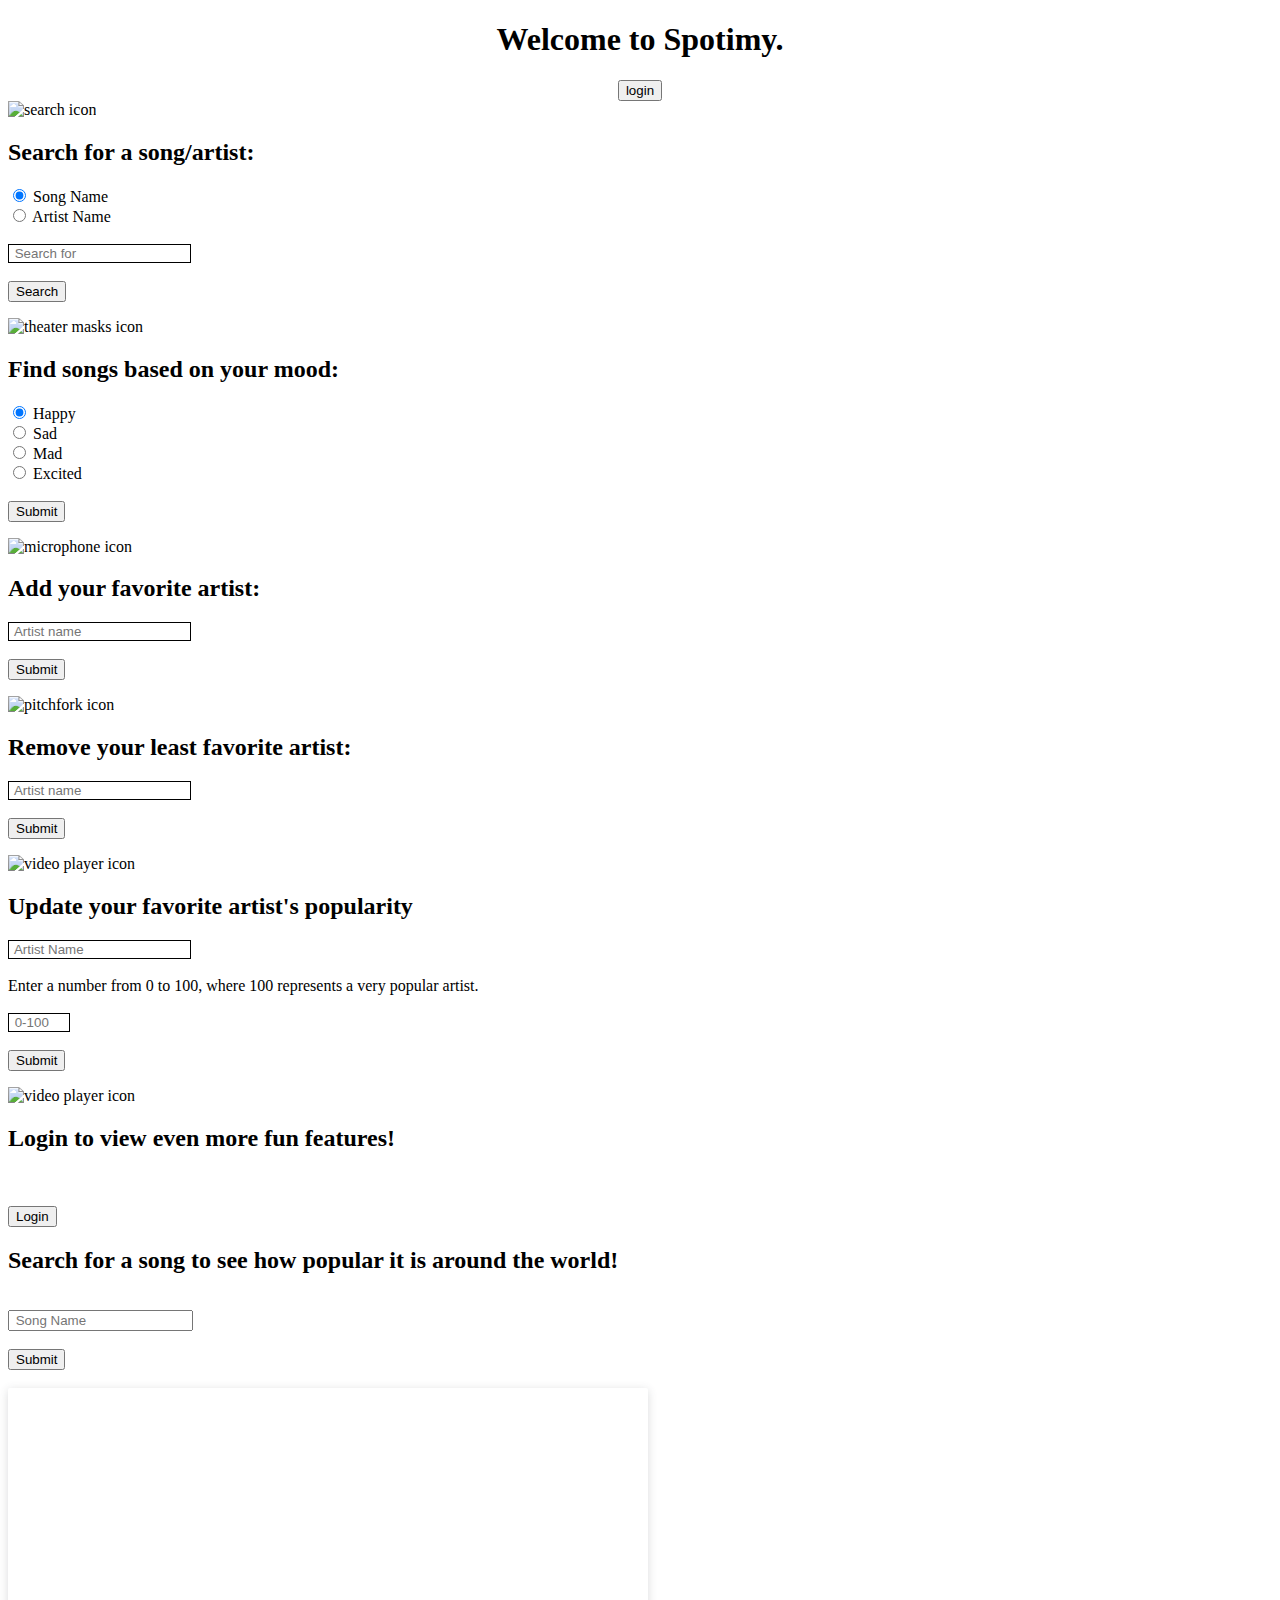
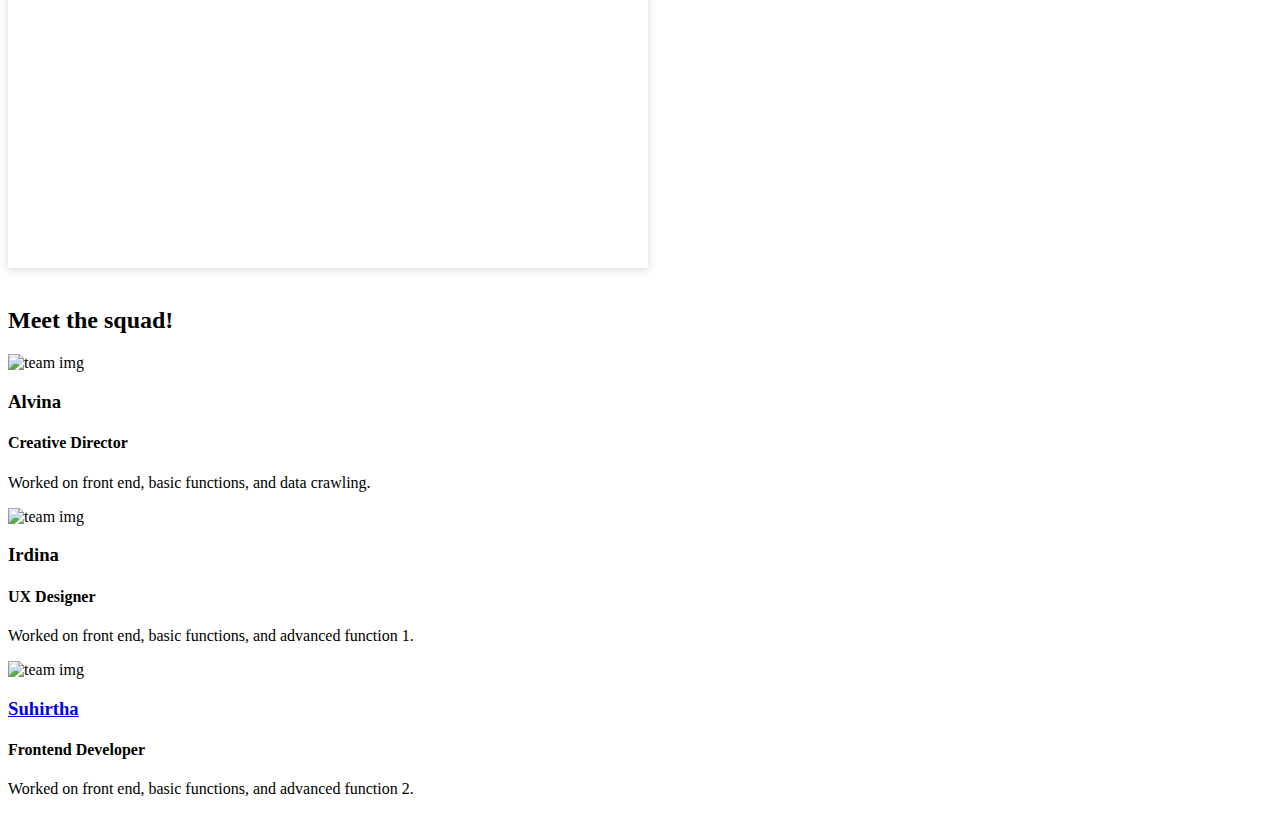
==== public/index.html @ 137fdc82 "Add files via upload" ====
<!DOCTYPE html>
<html lang="en">
<head>
	<title>Spotimy</title>
    <meta name="keywords" content="">
	<meta name="description" content="">
	<meta charset="utf-8">
	<meta http-equiv="X-UA-Compatible" content="IE=Edge">
	<meta name="viewport" content="width=device-width, initial-scale=1">
<!-- 
OneTel Template
http://www.templatemo.com/tm-468-onetel
-->
	<!-- stylesheet css -->
	<link rel="stylesheet" href="css/bootstrap.min.css">
	<link rel="stylesheet" href="https://cdn4.iconfinder.com/data/icons/contact-us-19/48/35-512.png">
	<link rel="stylesheet" href="css/nivo-lightbox.css">
	<link rel="stylesheet" href="https://cdn2.iconfinder.com/data/icons/rounded-white-basic-ui-set-3/139/List-RoundedWhite-2-512.png">
	<link rel="stylesheet" href="css/templatemo-style.css">
	<!-- google web font css -->
	<link href='http://fonts.googleapis.com/css?family=Montserrat:400,700' rel='stylesheet' type='text/css'>
	<link rel="icon" href="assets/images/logo1.png">

</head>
<body>
	
<!-- navigation -->

<!-- home section -->
<div id="home">
	<div class="container">
		<div class="row">
			<div class="col-md-5 col-sm-3"></div>
			<div class="col-md-7 col-sm-9" align = "center">
				<h1 class="welcome">Welcome to Spotimy.</h1>
				<form action="login.php" method="post">
                    <input class = "loginbutton" type="submit" name = "submit" value="login" />
                </form>
			</div>
		</div>
	</div>
</div>

<!-- divider section -->
<div class="divider">
	<div class="container">
		<div class="row">
			<div class="col-md-4 col-sm-6">
				<div class="divider-wrapper divider-one">
					<img class = "divicons" src = "assets/images/search2.svg" alt="search icon">
					<h2>Search for a song/artist:</h2>
					<form action="connect.php" method="get">
                        <p>
                            <input type="radio" name="attr" value="Song Name" checked/> Song Name<br/>
                            <input type="radio" name="attr" value="Artist Name" /> Artist Name<br/> <br/>
                            <input class = "tb1" type="text" style="border:.5px solid #000000;" name="q1" placeholder = " Search for" /><br/> <br/>
                			<input class = "submit" type="submit" name = "submit" value="Search" /><br/>
                        </p>
                    </form>
				</div>
			</div>
			<div class="col-md-4 col-sm-6">
				<div class="divider-wrapper divider-two">
				    <img class = "divicons" src = "assets/images/theater-masks.svg" alt="theater masks icon">
				    <h2>Find songs based on your mood:</h2>
					<form action="mood.php" method="get">
                        <p>
                            <input type="radio" name="attr1" value="Happy" checked/> Happy<br/>
                            <input type="radio" name="attr1" value="Sad"/> Sad <br/>
                            <input type="radio" name="attr1" value="Mad"/> Mad<br/>
                            <input type="radio" name="attr1" value="Excited"/> Excited<br/><br>
                            <input class = "submit" type="submit" value="Submit">
                        </p>
                    </form>
				</div>
		    </div>
		    <div class="col-md-4 col-sm-12">
				<div class="divider-wrapper divider-three">
				    <img class = "divicons" src = "assets/images/microphone.svg" alt="microphone icon">
                    <h2>Add your favorite artist:</h2>
                	<form action="insert.php" method="post">
                        <p>
                            <input class = "tb1" style="border:.5px solid #000000;" type="text" name="fav_artist1" placeholder = " Artist name"/><br/><br/>
                            <input class = "submit" type="submit" value="Submit" /> <br/>
                        </p>
                    </form>
				</div>
			</div>
		</div>
		<div class="row">
            <div class="col-md-4 col-sm-6">
                <div class="divider-wrapper divider-two">
                    <img class = "divicons" src = "assets/images/pitchfork.svg" alt="pitchfork icon">
                    <h2>Remove your least favorite artist:</h2>
                    <form action="delete.php" method="post">
                        <p>
                            <input class = "tb1" style="border:.5px solid #000000;" name="bad_artist1" type="text" placeholder = " Artist name"/> <br/> <br/>
                            <input class = "submit" type="submit" value="Submit"/> <br/>
                        </p>
                    </form>
                </div>
            </div>
            <div class="col-md-4 col-sm-6">
                <div class="divider-wrapper divider-three">
                    <img class = "divicons" src = "assets/images/video-player.svg" alt="video player icon">
                    <h2>Update your favorite artist's popularity</h2>
                    <form action="update.php" method="post">
                        <p>
                            <input class = "tb1" style="border:.5px solid #000000;" type="text" name="artist1" placeholder=" Artist Name" /> <br/> <br/>
                            Enter a number from 0 to 100, where 100 represents a very popular artist. <br/> <br/>
                            <input class = "num" type="number" name="artist_popularity" min="0" max="100" placeholder=" 0-100" style="border:.5px solid #000000;"> <br/> <br/>
                            <input class = "submit" type="submit" value="Submit"/> <br/>
                        </p>
                    </form>
                </div>
            </div>
            <div class="col-md-4 col-sm-12">
                <div class="divider-wrapper divider-one">
                    <img class = "divicons" src = "assets/images/lock.svg" alt="video player icon">
                    <h2>Login to view even more fun features!</h2> <br/>
                    <form action="login.php" method="post">
                        <p>
                            <input class = "submit" type="submit" value="Login"/> <br/>
                        </p>
                    </form>
                </div>
            </div>
    	</div>
	</div>
</div>

<!-- map section -->
<div class="map">
	<div class="container">
		<div class="row">
		    <div class="divider-wrapper divider-one" style="margin:0 auto;">
                    <h2>Search for a song to see how popular it is around the world!</h2>
                    <form style="display: inline-block;" action="chart.php" method="post">
                        <p>
                            <input class = "tb1" style="border:.5px solid #000000 display: inline-block;" type="text" name="track_name" placeholder=" Song Name" /> <br/> <br/>
                            
                            <input class = "submit" type="submit" value="Submit" style="display: inline-block;"/> <br/> <br/>
                            <iframe style="border: none;border-radius: 2px;box-shadow: 0 2px 10px 0 rgba(70, 76, 79, .2);" width="640" height="480" src="https://charts.mongodb.com/charts-project-0-qgljh/embed/charts?id=cf33d5c4-d95a-4427-ae99-c71e29409140&amp;tenant=617297a6-d450-4a4e-9fa8-d3ea6f1927c2"></iframe>
                        </p>
                    </form>
		    </div>
		</div>
	</div>    
</div>	

<!-- team section -->
<div id="team">
	<div class="container">
    
		<div class="row">
			<div class="col-md-offset-2 col-md-8 col-sm-12">
				<h2>Meet the squad!</h2>
			</div>
         </div>
         
         <div class="row mt30">
			<div class="col-md-4 col-sm-4 col-xs-9">
				<div class="team-wrapper">
					<img src="assets/images/crew_me.png" class="img-responsive" alt="team img">
					<h3>Alvina</h3>
					<h4>Creative Director</h4>
					<p>Worked on front end, basic functions, and data crawling.</p>
				</div>
			</div>
			<div class="col-md-4 col-sm-4 col-xs-9">
				<div class="team-wrapper">
					<img src="assets/images/crew_irdina.png" class="img-responsive" alt="team img">
					<h3>Irdina</h3>
					<h4>UX Designer</h4>
					<p>Worked on front end, basic functions, and advanced function 1.</p>
				</div>
			</div>
			<div class="col-md-4 col-sm-4 col-xs-9">
				<div class="team-wrapper">
					<img src="assets/images/crew_suhi.png" class="img-responsive" alt="team img">
					<h3><a href = test_chart.html>Suhirtha</a></h3>
					<h4>Frontend Developer</h4>
					<p>Worked on front end, basic functions, and advanced function 2.</p>
				</div>
			</div>
         </div>
         
         
	</div>
</div>		

</body>
</html>
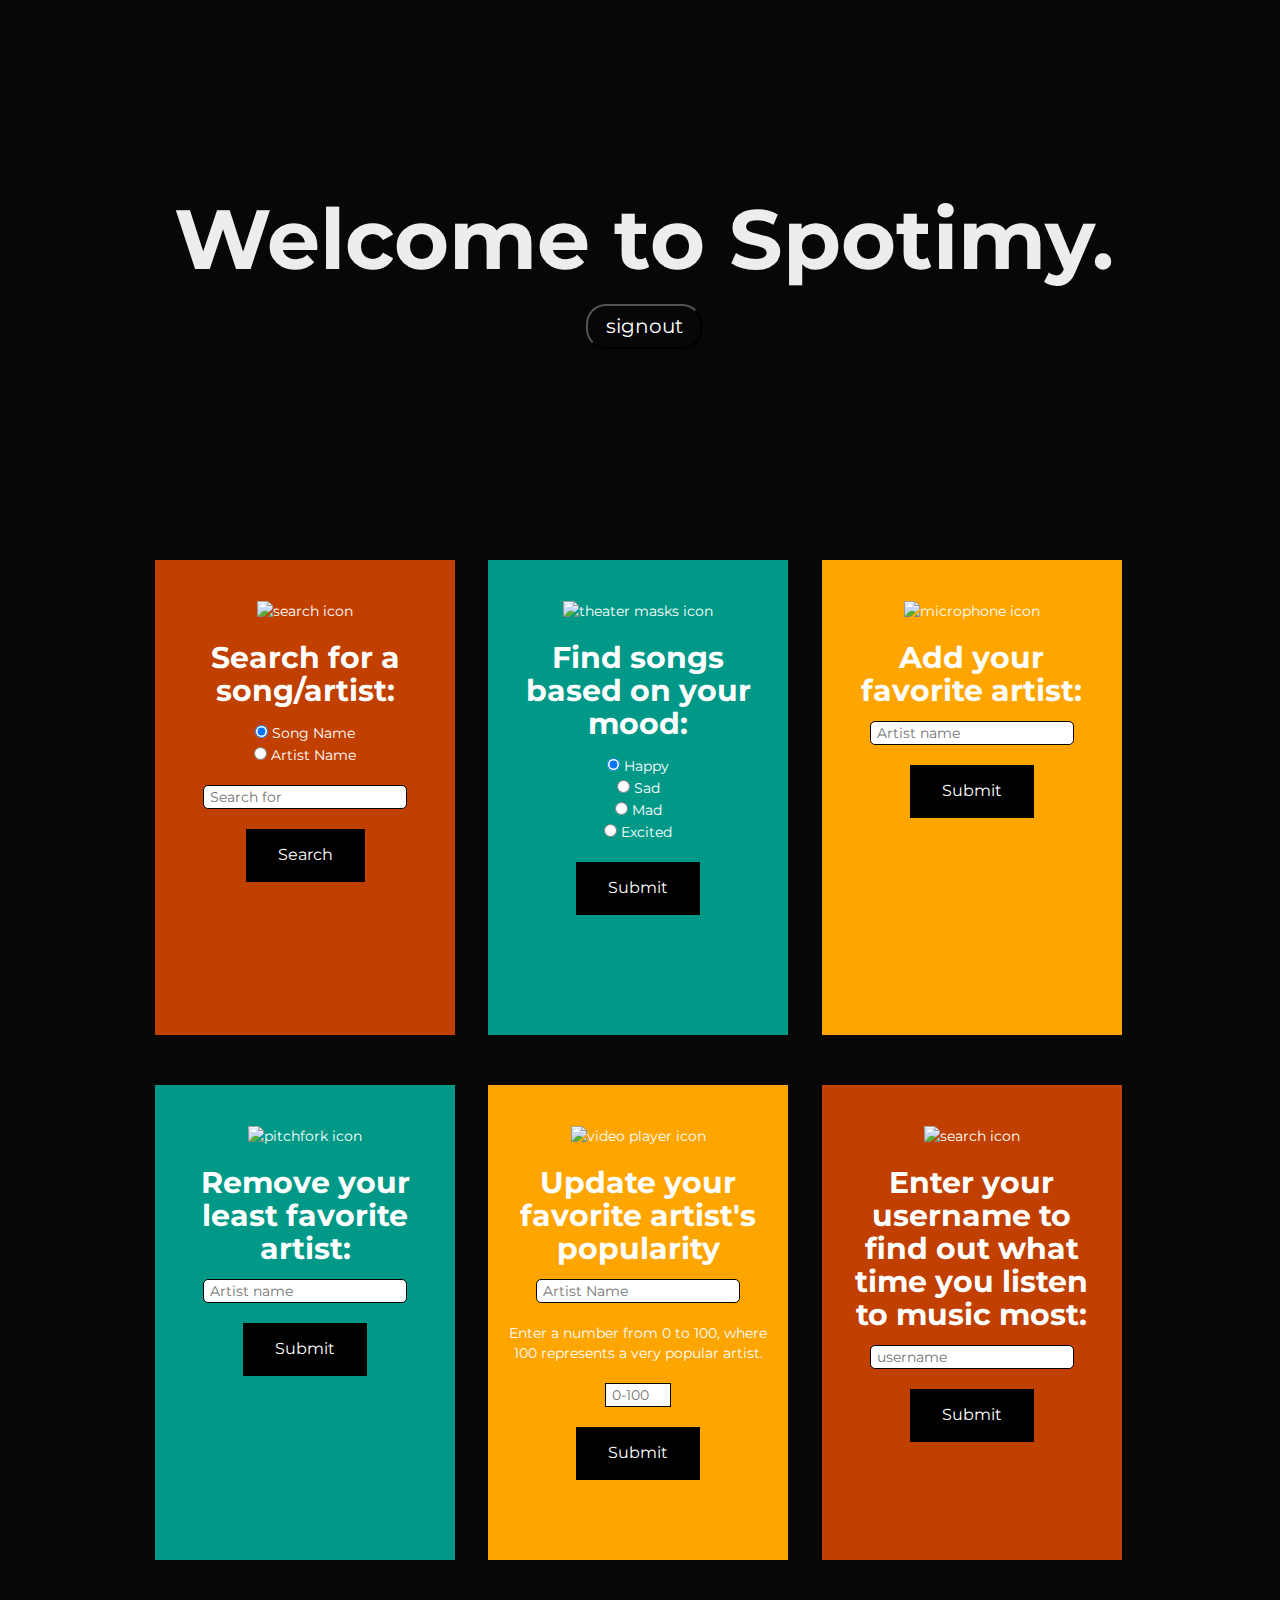
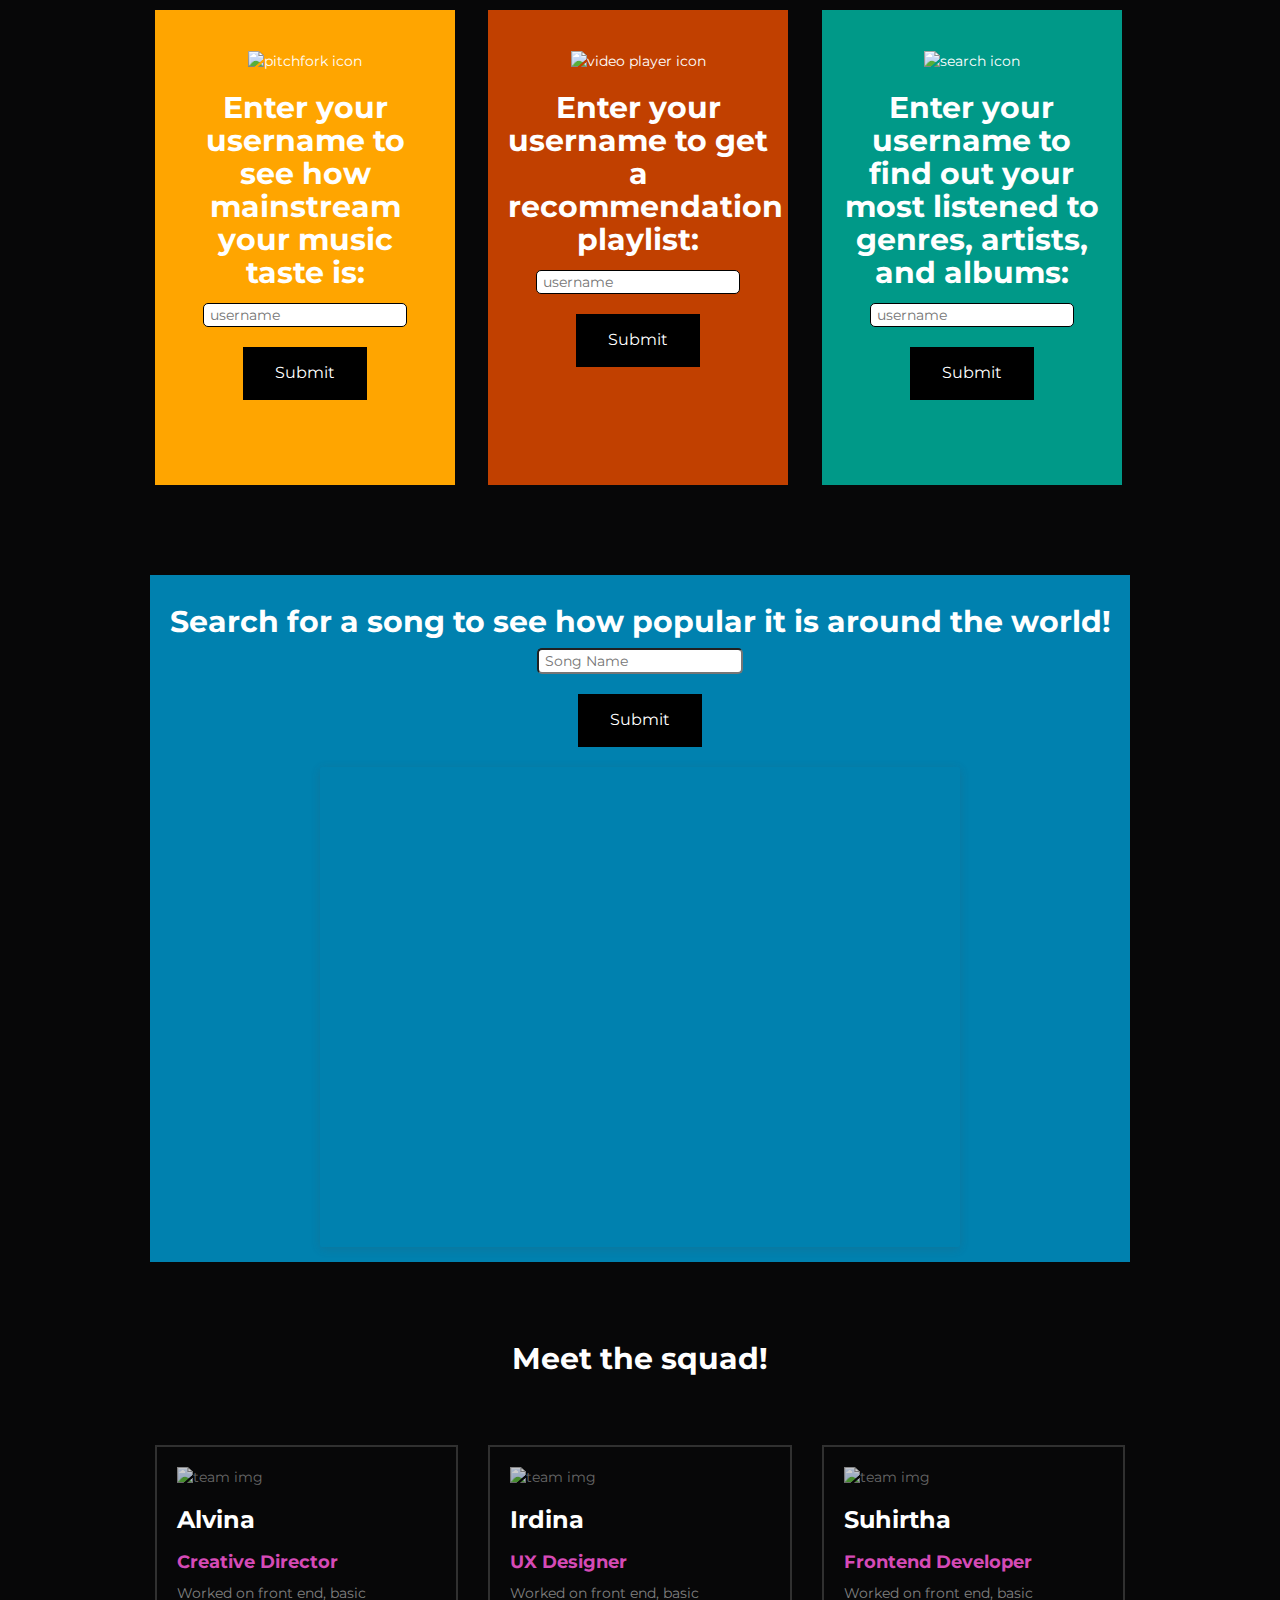
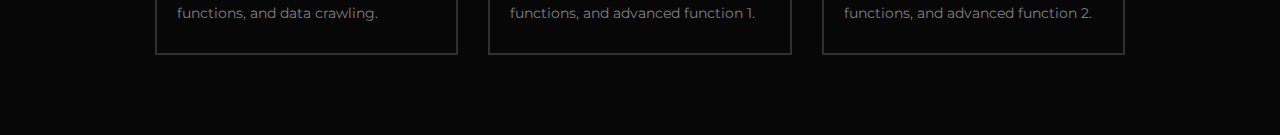
==== commit 29f20865: "Update index.html" ====
--- a/public/index.html
+++ b/public/index.html
@@ -7,6 +7,7 @@
 	<meta charset="utf-8">
 	<meta http-equiv="X-UA-Compatible" content="IE=Edge">
 	<meta name="viewport" content="width=device-width, initial-scale=1">
+	<link rel="icon" href="assets/images/logo1.png">
 <!-- 
 OneTel Template
 http://www.templatemo.com/tm-468-onetel
@@ -20,7 +21,6 @@
 	<!-- google web font css -->
 	<link href='http://fonts.googleapis.com/css?family=Montserrat:400,700' rel='stylesheet' type='text/css'>
 	<link rel="icon" href="assets/images/logo1.png">
-
 </head>
 <body>
 	
@@ -34,7 +34,7 @@
 			<div class="col-md-7 col-sm-9" align = "center">
 				<h1 class="welcome">Welcome to Spotimy.</h1>
 				<form action="login.php" method="post">
-                    <input class = "loginbutton" type="submit" name = "submit" value="login" />
+                    <input class = "loginbutton" type="submit" name = "submit" value="signout" />
                 </form>
 			</div>
 		</div>
@@ -53,7 +53,7 @@
                         <p>
                             <input type="radio" name="attr" value="Song Name" checked/> Song Name<br/>
                             <input type="radio" name="attr" value="Artist Name" /> Artist Name<br/> <br/>
-                            <input class = "tb1" type="text" style="border:.5px solid #000000;" name="q1" placeholder = " Search for" /><br/> <br/>
+                            <input class = "tb1" type="text" style="border:.5px solid #000000;" name="q" placeholder = " Search for" /><br/> <br/>
                 			<input class = "submit" type="submit" name = "submit" value="Search" /><br/>
                         </p>
                     </form>
@@ -65,10 +65,10 @@
 				    <h2>Find songs based on your mood:</h2>
 					<form action="mood.php" method="get">
                         <p>
-                            <input type="radio" name="attr1" value="Happy" checked/> Happy<br/>
-                            <input type="radio" name="attr1" value="Sad"/> Sad <br/>
-                            <input type="radio" name="attr1" value="Mad"/> Mad<br/>
-                            <input type="radio" name="attr1" value="Excited"/> Excited<br/><br>
+                            <input type="radio" name="attr" value="Happy" checked/> Happy<br/>
+                            <input type="radio" name="attr" value="Sad"/> Sad <br/>
+                            <input type="radio" name="attr" value="Mad"/> Mad<br/>
+                            <input type="radio" name="attr" value="Excited"/> Excited<br/><br>
                             <input class = "submit" type="submit" value="Submit">
                         </p>
                     </form>
@@ -80,7 +80,7 @@
                     <h2>Add your favorite artist:</h2>
                 	<form action="insert.php" method="post">
                         <p>
-                            <input class = "tb1" style="border:.5px solid #000000;" type="text" name="fav_artist1" placeholder = " Artist name"/><br/><br/>
+                            <input class = "tb1" type="text" name="fav_artist" placeholder = " Artist name" style="border:.5px solid #000000;"/><br/><br/>
                             <input class = "submit" type="submit" value="Submit" /> <br/>
                         </p>
                     </form>
@@ -94,7 +94,7 @@
                     <h2>Remove your least favorite artist:</h2>
                     <form action="delete.php" method="post">
                         <p>
-                            <input class = "tb1" style="border:.5px solid #000000;" name="bad_artist1" type="text" placeholder = " Artist name"/> <br/> <br/>
+                            <input class = "tb1"  name="bad_artist" type="text" placeholder = " Artist name" style="border:.5px solid #000000;"/> <br/> <br/>
                             <input class = "submit" type="submit" value="Submit"/> <br/>
                         </p>
                     </form>
@@ -106,7 +106,7 @@
                     <h2>Update your favorite artist's popularity</h2>
                     <form action="update.php" method="post">
                         <p>
-                            <input class = "tb1" style="border:.5px solid #000000;" type="text" name="artist1" placeholder=" Artist Name" /> <br/> <br/>
+                            <input class = "tb1" type="text" name="artist" placeholder=" Artist Name" style="border:.5px solid #000000;" /> <br/> <br/>
                             Enter a number from 0 to 100, where 100 represents a very popular artist. <br/> <br/>
                             <input class = "num" type="number" name="artist_popularity" min="0" max="100" placeholder=" 0-100" style="border:.5px solid #000000;"> <br/> <br/>
                             <input class = "submit" type="submit" value="Submit"/> <br/>
@@ -116,11 +116,50 @@
             </div>
             <div class="col-md-4 col-sm-12">
                 <div class="divider-wrapper divider-one">
-                    <img class = "divicons" src = "assets/images/lock.svg" alt="video player icon">
-                    <h2>Login to view even more fun features!</h2> <br/>
-                    <form action="login.php" method="post">
-                        <p>
-                            <input class = "submit" type="submit" value="Login"/> <br/>
+                    <img class = "divicons" src = "assets/images/clock.svg" alt="search icon">
+                    <h2>Enter your username to find out what time you listen to music most:</h2>
+                    <form action="time.php" method="post">
+                        <p>
+                            <input class = "tb1" type="text" style="border:.5px solid #000000;" name="user2" placeholder = " username" /> <br/> <br/>
+                            <input class = "submit" type="submit" value="Submit" /> <br/>
+                        </p>
+                    </form>
+                </div>
+            </div>
+    	</div>
+    	<div class="row">
+    	    <div class="col-md-4 col-sm-6">
+                <div class="divider-wrapper divider-three">
+                    <img class = "divicons" src = "assets/images/popularity.svg" alt="pitchfork icon">
+                    <h2>Enter your username to see how mainstream your music taste is:</h2>
+                    <form action="mainstream.php" method="post">
+                        <p>
+                            <input type="text" class = "tb1" name="user" placeholder = " username" style="border:.5px solid #000000;" /> <br/> <br/>
+                            <input type="submit" class = "submit" value="Submit" /> <br/>
+                        </p>
+                    </form>
+                </div>
+            </div>
+            <div class="col-md-4 col-sm-6">
+                <div class="divider-wrapper divider-one">
+                    <img class = "divicons" src = "assets/images/playlist2.svg" alt="video player icon">
+                    <h2>Enter your username to get a recommendation playlist:</h2>
+                    <form action="recommendation.php" method="post">
+                        <p>
+                            <input type="text" class = "tb1" name="user" placeholder = " username" style="border:.5px solid #000000;" /> <br/> <br/>
+                            <input type="submit" class = "submit" value="Submit" /> <br/>
+                        </p>
+                    </form>
+                </div>
+            </div>
+            <div class="col-md-4 col-sm-12">
+                <div class="divider-wrapper divider-two">
+                    <img class = "divicons" src = "assets/images/ranking.svg" alt="search icon">
+                    <h2>Enter your username to find out your most listened to genres, artists, and albums:</h2>
+                    <form action="top.php" method="post">
+                        <p>
+                            <input type="text" class = "tb1" name="user" placeholder = " username" style="border:.5px solid #000000;" /> <br/> <br/>
+                            <input type="submit" class = "submit" value="Submit" /> <br/>
                         </p>
                     </form>
                 </div>
@@ -146,7 +185,10 @@
 		    </div>
 		</div>
 	</div>    
-</div>	
+</div>
+
+<!-- about section -->
+
 
 <!-- team section -->
 <div id="team">
@@ -178,7 +220,7 @@
 			<div class="col-md-4 col-sm-4 col-xs-9">
 				<div class="team-wrapper">
 					<img src="assets/images/crew_suhi.png" class="img-responsive" alt="team img">
-					<h3><a href = test_chart.html>Suhirtha</a></h3>
+					<h3>Suhirtha</h3>
 					<h4>Frontend Developer</h4>
 					<p>Worked on front end, basic functions, and advanced function 2.</p>
 				</div>
@@ -190,4 +232,4 @@
 </div>		
 
 </body>
-</html>+</html>
--- a/public/css/templatemo-style.css
+++ b/public/css/templatemo-style.css
@@ -0,0 +1,504 @@
+/*
+
+OneTel Template
+
+http://www.templatemo.com/tm-468-onetel
+
+*/
+
+body
+	{
+		background: #070708;
+        color: #808080;
+		font-family: 'Montserrat', sans-serif;
+        font-weight: 400;
+	}
+
+@media (min-width: 768px) {
+  .container {
+    width: 700px;
+  }
+}
+@media (min-width: 992px) {
+  .container {
+    width: 900px;
+  }
+}
+@media (min-width: 1200px) {
+  .container {
+    width: 1000px;
+  }
+}
+
+.mt20 {
+	margin-top: 20px;
+}
+
+.mt30 {
+	margin-top: 30px;
+}
+
+/* heading section */
+h1,h2,h3,h4 {
+  color: #fff;
+  font-weight: bold;
+}
+
+h1,h2 {
+  font-size: 30px;
+}
+
+.welcome {
+    font-size: 50px;
+}
+
+.titleSp {
+    font-size: 70px;
+}
+
+/* images retina */
+img {
+  max-width: 100%;
+  height: auto;
+}
+
+/* button section */
+.btn {
+  background: transparent;
+  border: 2px solid #fff;
+  border-radius: 0px;
+  box-shadow: none;
+  color: #fff;
+  padding: 12px 18px;
+  font-size: 13px;
+  font-weight: bold;
+  transition: all 0.4s ease-in;
+}
+.btn:hover {
+  background: #009988;
+  border-color: transparent;
+}
+
+.email {
+	margin-top: 10px;
+	padding: 8px 12px;
+}
+
+/* navigation */
+
+.navbar-default {
+    background: #202020;
+    border: none;
+    border-left: 6px solid #d54ab6;
+    padding-right: 40px;
+    margin: 0 !important;
+    position: relative;
+    top: 20px;
+  }
+.navbar-default .navbar-brand {
+    font-size: 40px;
+    line-height: 40px;
+    padding-top: 4px;
+   }
+.navbar-default .navbar-nav li a {
+  color: #f2f2f2;
+  font-size: 13px;
+  font-weight: 400;
+  line-height: 40px;
+  transition: all 0.4s ease-in;
+ }
+.navbar-default .navbar-nav > li > a:hover,
+.navbar-default .navbar-nav > li > a:focus {
+  color: #ffa500;
+}
+.navbar-default .navbar-nav > .active > a,
+.navbar-default .navbar-nav > .active > a:hover,
+.navbar-default .navbar-nav > .active > a:focus {
+  	color: #ffa500;
+  	background-color: transparent;
+}
+.navbar-default .navbar-toggle {
+  	background: #d54ab6;
+  	border-radius: 0px;
+   	border: none;
+   	margin-top: 20px;
+   	margin-bottom: 30px;
+}
+.navbar-default .navbar-toggle .icon-bar {
+    background: #fff;
+    border-color: transparent;
+}
+.navbar-default .navbar-toggle:hover,
+.navbar-default .navbar-toggle:focus { 
+  background-color: transparent 
+}
+
+.active {
+	background: #333;
+}
+
+/*https://dt4621ya5dkz0.cloudfront.net/generated/1680w-2-1/160912-levisau-3085-jpg.jpg?1522893519*/
+/* home section */
+#home {
+    background: url('/assets/images/gradient.png') no-repeat;
+    background-size: cover;
+    background-position: center;
+    min-height: 500px;
+    padding-top: 180px;
+    padding-bottom: 100px;
+    margin-bottom: 100px;
+    position:relative;
+  }
+#home h1,
+#home h3 {
+  line-height: 50px;
+  font-size: 600%;
+  position: absolute;
+  margin-top: 10%;
+  top: 50%;
+  left: 15%;
+  transform: translate(-50%, -50%);
+  white-space: nowrap;
+  opacity: .93;
+}
+
+.loginbutton {
+  position: absolute;
+  margin-top: 25%;
+  top: 50%;
+  left: 15%;
+  transform: translate(-50%, -50%);
+  
+  background: transparent;
+  border-radius: 20px;
+  color: white;
+  padding: 1% 3% 1% 3%;
+  font-size: 20px;
+}
+
+.loginbutton:hover {
+  cursor: pointer;
+  box-shadow: 0px 0px 20px #72597d;
+}
+
+/* divider section */
+.divider {
+  color: #fff;
+  text-align: center;
+}
+
+.divider h2 {
+  padding-bottom: 4px;
+}
+
+.divider .row {
+    margin-bottom: 50px;
+}
+
+.divider .row2 {
+    margin-top: 50px;
+}
+
+.divider .divider-wrapper {
+  position: relative;
+  padding: 40px 20px 40px 20px;
+  bottom: 40px;
+  height: 475px;
+  width: 300px;
+  transition: all 0.4s ease-in;
+}
+.divider .divider-wrapper:hover {
+  bottom: 50px;
+}
+.divider .divider-one {
+  background: #c14000;
+}
+.divider .divider-two {
+  background: #009988;
+}
+.divider .divider-three {
+  background: #ffa500;
+}
+
+.tb1 {
+    color: black;
+    border-radius: 5px;
+}
+
+.num {
+    color: black;
+}
+
+.divicons {
+    width: 70px;
+    height: 70px;
+}
+
+.submit {
+      background-color: black;
+      border: none;
+      color: white;
+      padding: 15px 32px;
+      text-align: center;
+      text-decoration: none;
+      display: inline-block;
+      font-size: 16px;
+}
+
+.map {
+  color: #fff;
+  text-align: center;
+}
+
+.map .divider-one {
+  background: #0081af;
+}
+
+.map .divider-wrapper {
+    padding-top: 10px;
+  position: relative;
+  height: 100%;
+  width: 98%;
+  transition: all 0.4s ease-in;
+  
+}
+
+/* about section */
+#about-header {
+  background: url('../images/about-header.jpg') no-repeat;
+  background-size: cover;
+  background-position: center;
+  min-height: 500px;
+  padding-top: 160px;
+}
+#about {
+  padding-top: 60px;
+}
+#about .container {
+  background: #191919;
+}
+#about .col-md-6 {
+  padding: 0;
+  margin: 0;
+}
+#about .about-des {
+  padding-top: 20px;
+  padding-left: 30px;
+  padding-right: 20px;
+}
+#about .btn {
+  margin-top: 30px;
+}
+
+/* team section */
+#team {
+  padding-top: 60px;
+  padding-bottom: 80px;
+}
+#team h2 {
+  padding-bottom: 30px;
+  text-align: center;
+}
+#team h3 {
+  padding-bottom: 10px;
+}
+#team .team-wrapper {
+  border: 2px solid #303030;
+  padding: 20px;
+}
+#team h4 {
+  color: #d54ab6;
+}
+#team img {
+  opacity: 0.8;
+}
+#team hr {
+  border-color: #303030;
+  margin-top: 80px;
+  margin-bottom: 80px;
+}
+#team strong {
+  display: inline-block;
+  padding-top: 12px;
+  padding-bottom: 10px;
+}
+#team .progress {
+  border-radius: 0px;
+  height: 4px;
+}
+
+/* portfolio section */
+#portfolio-header {
+  background: url('../images/portfolio-header.jpg') no-repeat;
+  background-size: cover;
+  background-position: center;
+  min-height: 500px;
+  padding-top: 160px;
+}
+#portfolio {
+  text-align: center;
+  padding-top: 80px;
+  padding-bottom: 60px;
+  }
+#portfolio h2 {
+  padding-bottom: 20px;
+}
+#portfolio .col-md-4,
+#portfolio .col-md-3 {
+  padding: 0;
+  margin: 0;
+}
+#portfolio img {
+  width: 100%;
+  transition: all 0.4s ease-in;
+  opacity: 0.8;
+}
+#portfolio img:hover {
+  opacity: 1;
+}
+#portfolio .btn {
+  margin-top: 30px;
+}
+
+/* contact section */
+#contact-header {
+  background: url('../images/contact-header.jpg') no-repeat;
+  background-size: cover;
+  background-position: center;
+  min-height: 500px;
+  padding-top: 160px;
+}
+#contact {
+  padding-top: 60px;
+  padding-bottom: 60px;
+}
+#contact h2 {
+  text-align: center;
+  padding-bottom: 30px;
+}
+#contact .form-control {
+  background: #202020;
+  border: none;
+  border-radius: 0px;
+  box-shadow: none;
+  margin-bottom: 20px;
+  transition: all 0.4s ease-in;
+  color: #fff;
+}
+#contact .form-control:focus {
+  background: #404040;
+}
+#contact input {
+  height: 53px;
+}
+.form-control::-moz-placeholder {
+  color: #fff;
+  opacity: 1;
+}
+.form-control:-ms-input-placeholder {
+  color: #fff;
+}
+.form-control::-webkit-input-placeholder {
+  color: #fff;
+}
+#map-canvas
+  {
+    border: none;
+    width: 100%;
+    height: 300px;
+  }
+
+/* footer section */
+footer {
+  background: #1c1c1c;
+  padding-top: 60px;
+  padding-bottom: 60px;
+}
+footer .fa {
+	font-size: 18px;
+	margin-right: 10px;
+	padding: 5px;
+}
+footer h3 {
+  padding-bottom: 10px;
+}
+footer .newsletter p {
+  padding-bottom: 10px;
+}
+footer .form-control {
+  background: transparent;
+  border: 2px solid #fff;
+  border-radius: 0px;
+  padding-bottom: 10px;
+}
+
+footer .form-control:focus,
+footer .form-control:hover {
+	color: #fff;
+  	background: #806040;
+  	border-color: transparent;
+}
+footer .input-group-addon {
+  background: #fff;
+}
+footer a, footer a:visited {
+  font-size: 14px;
+  color: #999;
+}
+footer a:hover {
+  color: #fff;
+  text-decoration: none;
+}
+
+/* copyright section */
+.copyright {
+	margin: 10px 0px;
+}
+.copyright p {
+  padding-top: 20px;
+}
+.social-icons {
+  padding: 0px;
+  margin: 0px;
+}
+.social-icons li {
+  display: inline-block;
+  list-style: none;
+  background: #303030;
+  margin: 10px 0px 0px 0px;
+}
+.social-icons li a {
+  color: #909090;
+  text-decoration: none;
+  font-size: 20px;
+  padding: 10px 15px;
+  text-align: center;
+  transition: all 0.4s ease-in;
+  
+}
+.social-icons li a:hover {
+  background: #d54ab6;
+  color: #fff;
+}
+
+/* media 960 */
+@media ( max-width: 980px ) {
+  .divider .divider-wrapper {
+    margin-bottom: 20px;
+  }
+  #about .about-des {
+    padding-bottom: 40px;
+  }
+  #team .team-wrapper {
+    margin-bottom: 40px;
+  }
+  #contact h3 {
+    padding-top: 20px;
+  }
+  #contact .btn {
+    margin-bottom: 20px;
+  }
+  footer h3 {
+    padding-top: 30px;
+  }
+}